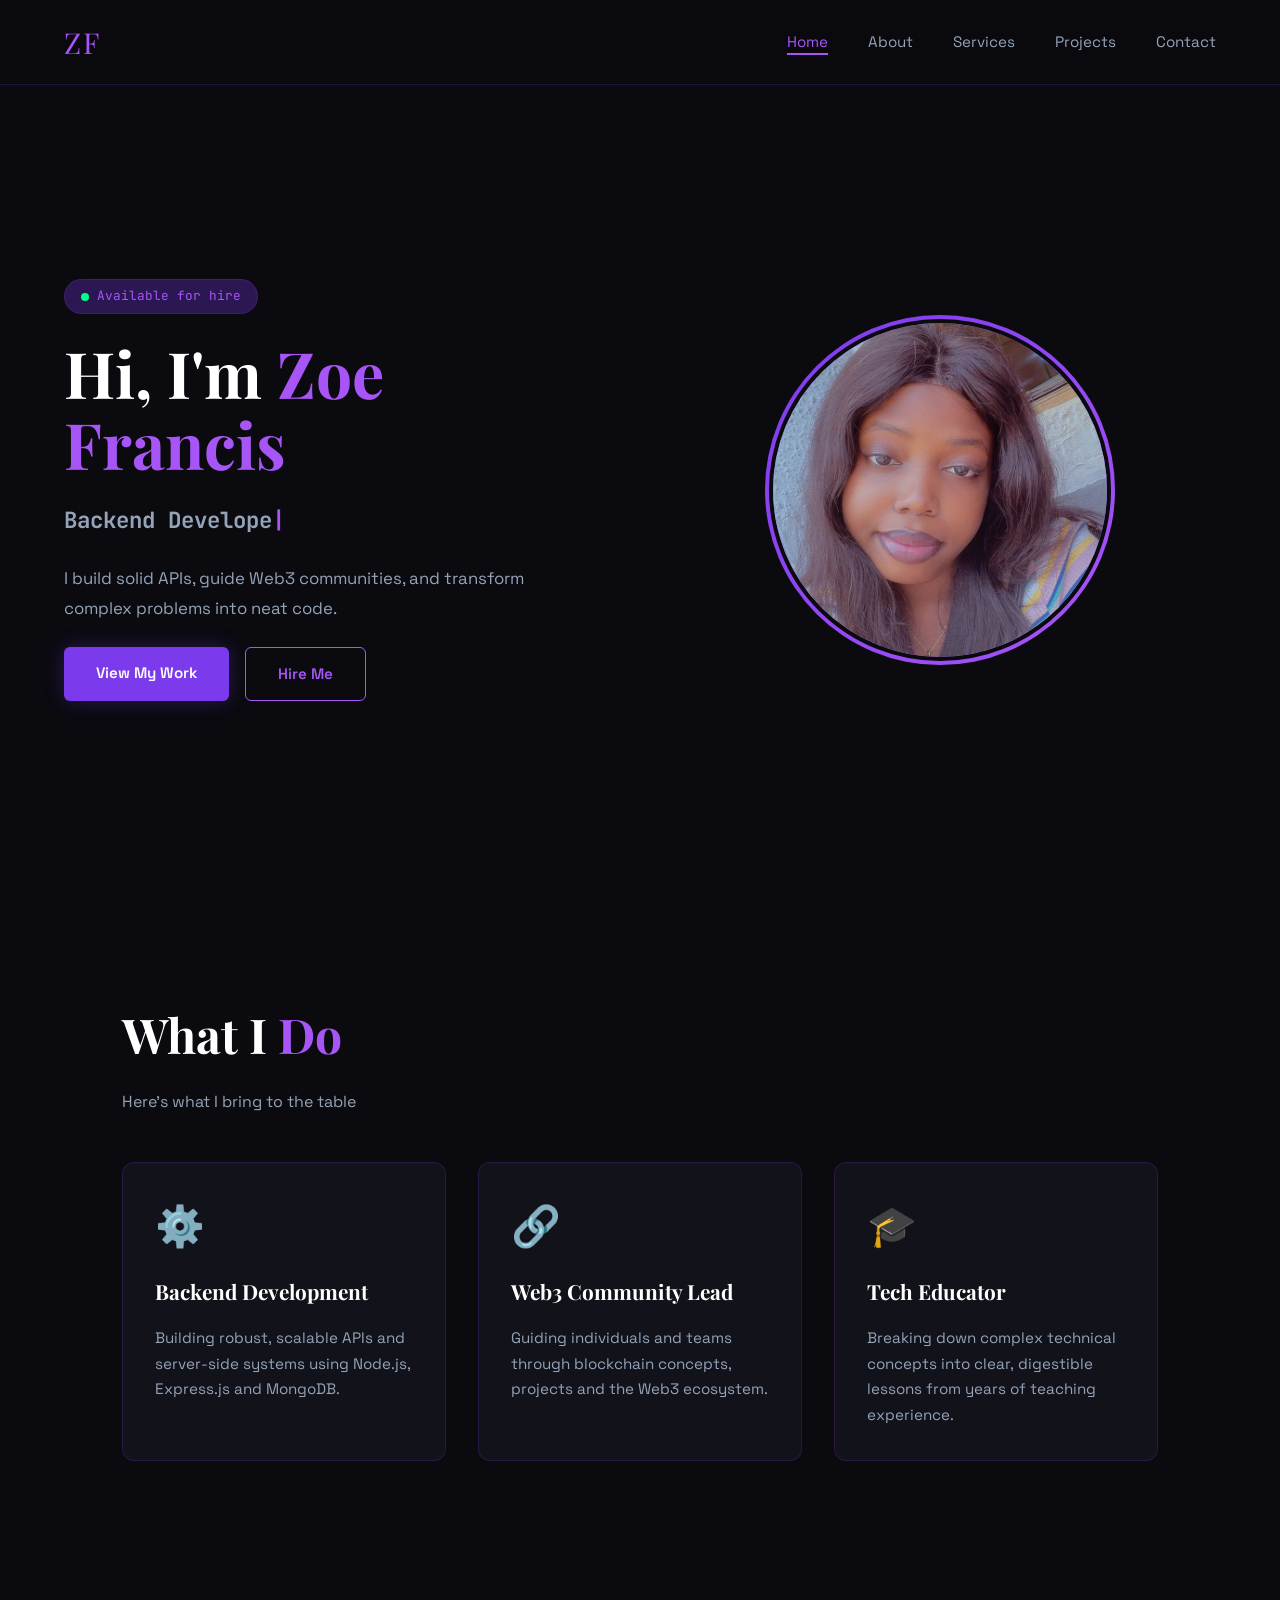
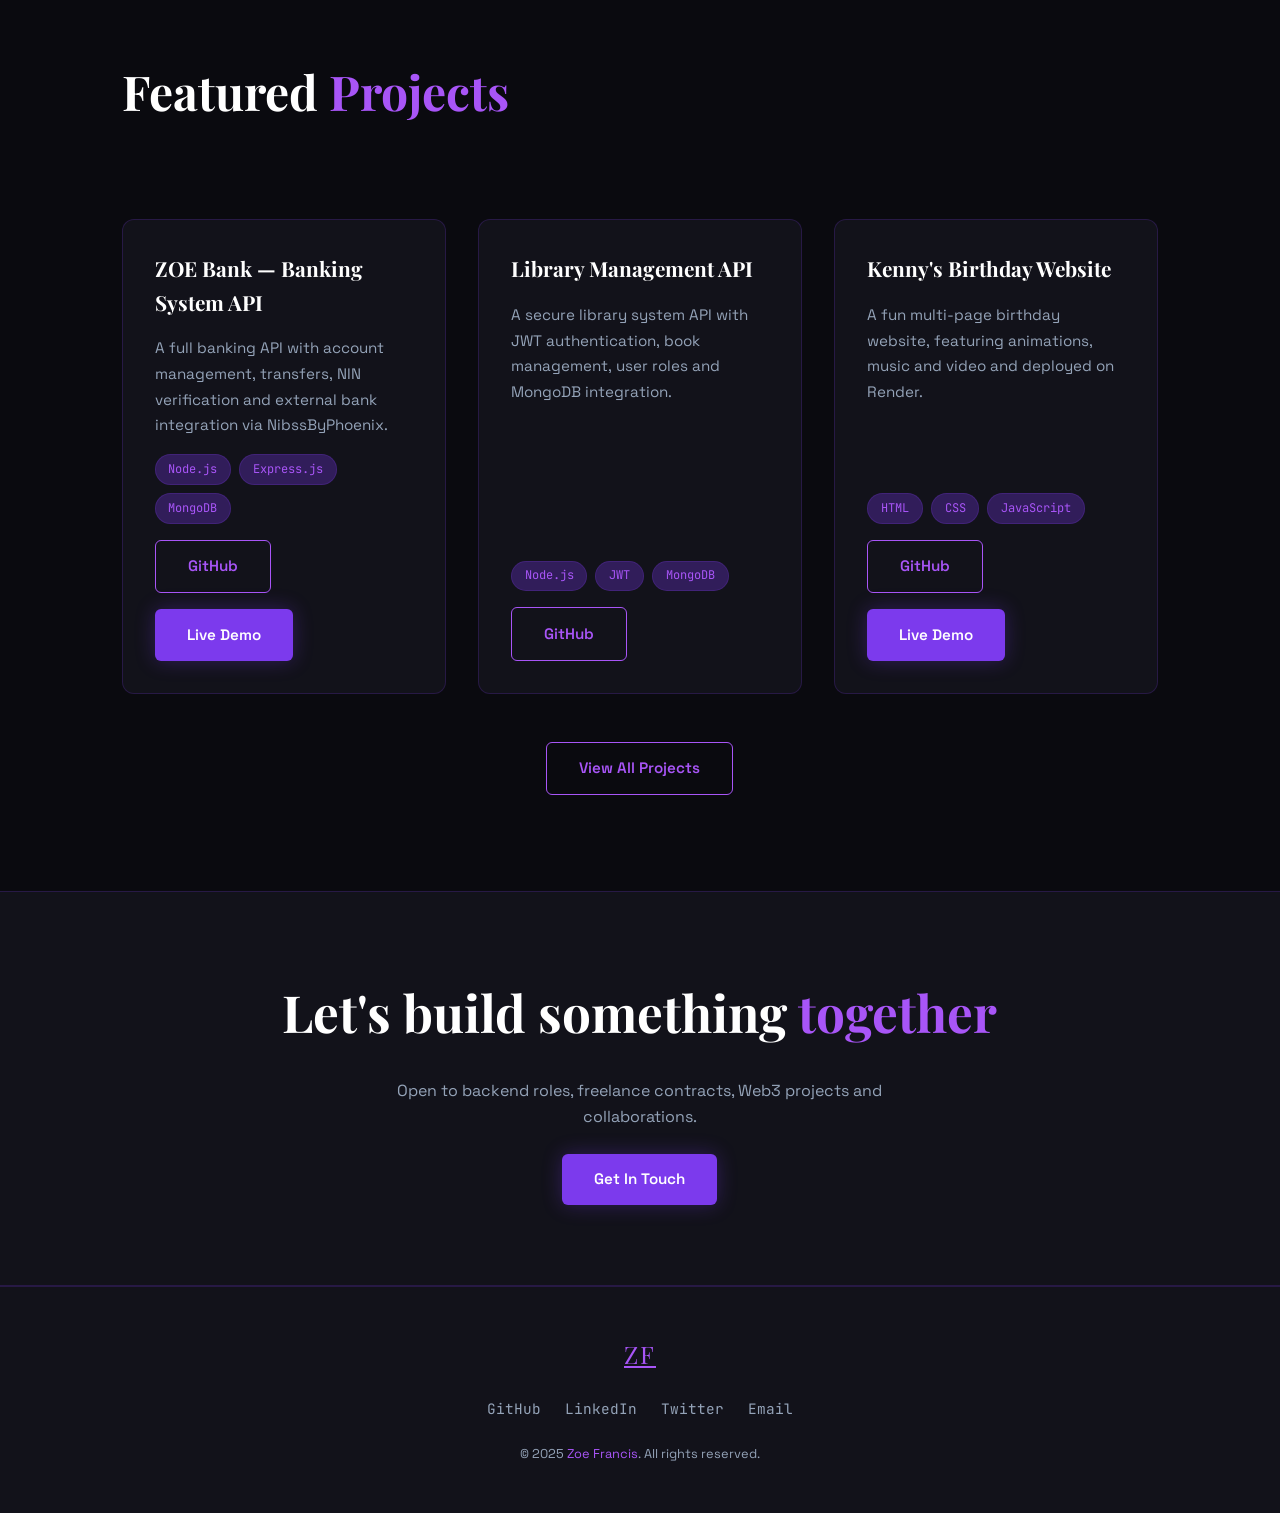
==== index.html @ c6141815 "initial commit: homepage and about page" ====
<!DOCTYPE html>
<html lang="en">
<head>
  <meta charset="UTF-8" />
  <meta name="viewport" content="width=device-width, initial-scale=1.0" />
  <title>Zoe Francis | Backend Developer</title>
  <link rel="stylesheet" href="styles.css" />
</head>
<body>
<nav>
  <a href="index.html" class="nav-logo">ZF</a>
  <ul class="nav-links">
    <li><a href="index.html">Home</a></li>
    <li><a href="about.html">About</a></li>
    <li><a href="services.html">Services</a></li>
    <li><a href="projects.html">Projects</a></li>
    <li><a href="contact.html">Contact</a></li>
  </ul>
  <div class="hamburger">
    <span></span>
    <span></span>
    <span></span>
  </div>
</nav>

<section id="hero">
  <div class="hero-content">
    <div class="hero-badge">
      <span class="badge-dot"></span>
      Available for hire
    </div>
    <h1 class="hero-title">Hi, I'm <span>Zoe Francis</span></h1>
    <h2 class="hero-tagline">
      <span id="typing"></span><span class="cursor">|</span>
    </h2>
    <p class="hero-text">
      I build solid APIs, guide Web3 communities, and transform complex problems into neat code.
    </p>
    <div class="hero-buttons">
      <a href="projects.html" class="btn btn-primary">View My Work</a>
      <a href="contact.html" class="btn btn-outline">Hire Me</a>
    </div>
  </div>
  <div class="hero-visual">
    <div class="hero-img-wrapper">
      <img src="assets/zoebabe.jpg" alt="Zoe Francis" class="hero-img" />
    </div>
  </div>
</section>

<!-- WHAT I DO -->
<section class="section" id="what-i-do">
  <div class="container">
    <h2 class="section-title reveal">What I <span>Do</span></h2>
    <p class="section-subtitle reveal">Here's what I bring to the table</p>
    <div class="cards-grid reveal">
      <div class="card">
        <div class="card-icon">⚙️</div>
        <h3>Backend Development</h3>
        <p>Building robust, scalable APIs and server-side systems using Node.js, Express.js and MongoDB.</p>
      </div>
      <div class="card">
        <div class="card-icon">🔗</div>
        <h3>Web3 Community Lead</h3>
        <p>Guiding individuals and teams through blockchain concepts, projects and the Web3 ecosystem.</p>
      </div>
      <div class="card">
        <div class="card-icon">🎓</div>
        <h3>Tech Educator</h3>
        <p>Breaking down complex technical concepts into clear, digestible lessons from years of teaching experience.</p>
      </div>
    </div>
  </div>
</section>

<!-- FEATURED PROJECTS -->
<section class="section" id="featured-projects">
  <div class="container">
    <h2 class="section-title reveal">Featured <span>Projects</span></h2>
    <p class="section-subtitle reveal">A few things I've built recently</p>
    <div class="cards-grid reveal">

      <div class="card">
        <h3>ZOE Bank — Banking System API</h3>
        <p>A full banking API with account management, transfers, NIN verification and external bank integration via NibssByPhoenix.</p>
        <div class="card-tags">
          <span class="tag">Node.js</span>
          <span class="tag">Express.js</span>
          <span class="tag">MongoDB</span>
        </div>
        <div class="card-links">
          <a href="https://github.com/zoelaenski/bankingappsystemapi" target="_blank" class="btn btn-outline">GitHub</a>
          <a href="https://bankingappsystemapi.onrender.com" target="_blank" class="btn btn-primary">Live Demo</a>
        </div>
      </div>

      <div class="card">
        <h3>Library Management API</h3>
        <p>A secure library system API with JWT authentication, book management, user roles and MongoDB integration.</p>
        <div class="card-tags">
          <span class="tag">Node.js</span>
          <span class="tag">JWT</span>
          <span class="tag">MongoDB</span>
        </div>
        <div class="card-links">
          <a href="https://github.com/zoelaenski/library-system" target="_blank" class="btn btn-outline">GitHub</a>
        </div>
      </div>

      <div class="card">
        <h3>Kenny's Birthday Website</h3>
        <p>A fun multi-page birthday website, featuring animations, music and video and deployed on Render.</p>
        <div class="card-tags">
          <span class="tag">HTML</span>
          <span class="tag">CSS</span>
          <span class="tag">JavaScript</span>
        </div>
        <div class="card-links">
          <a href="https://github.com/zoelaenski/kennysbday" target="_blank" class="btn btn-outline">GitHub</a>
          <a href="https://kennysbday.onrender.com" target="_blank" class="btn btn-primary">Live Demo</a>
        </div>
      </div>

    </div>
    <div class="section-cta reveal">
      <a href="projects.html" class="btn btn-outline">View All Projects</a>
    </div>
  </div>
</section>

<!-- CTA STRIP -->
<section class="cta-strip reveal">
  <div class="container">
    <h2 class="cta-strip-title">Let's build something <span>together</span></h2>
    <p class="cta-strip-text">Open to backend roles, freelance contracts, Web3 projects and collaborations.</p>
    <a href="contact.html" class="btn btn-primary">Get In Touch</a>
  </div>
</section>

<!-- FOOTER -->
<footer>
  <a href="index.html" class="footer-logo">ZF</a>
  <div class="footer-socials">
    <a href="https://github.com/zoelaenski" target="_blank">GitHub</a>
    <a href="https://linkedin.com/in/zoe-oly-francis-b469733b6" target="_blank">LinkedIn</a>
    <a href="https://x.com/zoelaenskai_" target="_blank">Twitter</a>
    <a href="mailto:abigailoluchi532@gmail.com">Email</a>
  </div>
  <p class="footer-copy">© 2025 <span>Zoe Francis</span>. All rights reserved.</p>
</footer>


  <script src="script.js"></script>
</body>
</html>
---- styles.css ----
/* ===== GOOGLE FONTS IMPORT ===== */
@import url('https://fonts.googleapis.com/css2?family=Playfair+Display:wght@400;700;900&family=Space+Grotesk:wght@300;400;500;600;700&family=JetBrains+Mono:wght@400;500&display=swap');

/* ===== RESET & BASE ===== */
*, *::before, *::after {
  margin: 0;
  padding: 0;
  box-sizing: border-box;
}

html {
  scroll-behavior: smooth;
}

body {
  background-color: var(--bg);
  color: var(--text-primary);
  font-family: var(--font-body);
  line-height: 1.6;
  overflow-x: hidden;
}

/* ===== CSS VARIABLES ===== */
:root {
  --bg: #0a0a0f;
  --bg-card: #12121a;
  --accent: #7c3aed;
  --accent-light: #a855f7;
  --accent-glow: rgba(124, 58, 237, 0.3);
  --text-primary: #ffffff;
  --text-muted: #94a3b8;
  --border: rgba(124, 58, 237, 0.2);
  --font-heading: 'Playfair Display', serif;
  --font-body: 'Space Grotesk', sans-serif;
  --font-mono: 'JetBrains Mono', monospace;
}

/* ===== NAVBAR ===== */
nav {
  position: fixed;
  top: 0;
  left: 0;
  width: 100%;
  padding: 1.2rem 5%;
  display: flex;
  align-items: center;
  justify-content: space-between;
  background: rgba(10, 10, 15, 0.85);
  backdrop-filter: blur(12px);
  border-bottom: 1px solid var(--border);
  z-index: 1000;
}

.nav-logo {
  font-family: var(--font-heading);
  font-size: 1.8rem;
  color: var(--accent-light);
  text-decoration: none;
  letter-spacing: 2px;
}

.nav-links {
  display: flex;
  gap: 2.5rem;
  list-style: none;
}

.nav-links a {
  color: var(--text-muted);
  text-decoration: none;
  font-size: 0.95rem;
  transition: color 0.3s ease;
  position: relative;
}

.nav-links a::after {
  content: '';
  position: absolute;
  bottom: -4px;
  left: 0;
  width: 0;
  height: 2px;
  background: var(--accent-light);
  transition: width 0.3s ease;
}

.nav-links a:hover,
.nav-links a.active {
  color: var(--accent-light);
}

.nav-links a:hover::after,
.nav-links a.active::after {
  width: 100%;
}

/* Hamburger */
.hamburger {
  display: none;
  flex-direction: column;
  gap: 5px;
  cursor: pointer;
}

.hamburger span {
  width: 25px;
  height: 2px;
  background: var(--accent-light);
  transition: all 0.3s ease;
}

/* ===== FOOTER ===== */
footer {
  background: var(--bg-card);
  border-top: 1px solid var(--border);
  padding: 3rem 5%;
  display: flex;
  flex-direction: column;
  align-items: center;
  gap: 1.5rem;
  text-align: center;
}

.footer-logo {
  font-family: var(--font-heading);
  font-size: 1.5rem;
  color: var(--accent-light);
  letter-spacing: 2px;
}

.footer-socials {
  display: flex;
  gap: 1.5rem;
}

.footer-socials a {
  color: var(--text-muted);
  text-decoration: none;
  font-size: 0.9rem;
  font-family: var(--font-mono);
  transition: color 0.3s ease;
}

.footer-socials a:hover {
  color: var(--accent-light);
}

.footer-copy {
  color: var(--text-muted);
  font-size: 0.8rem;
  font-family: var(--font-body);
}

.footer-copy span {
  color: var(--accent-light);
}

/* ===== UTILITY CLASSES ===== */

/* Container */
.container {
  width: 90%;
  max-width: 1200px;
  margin: 0 auto;
}

/* Section */
.section {
  padding: 6rem 5%;
}

.section-title {
  font-family: var(--font-heading);
  font-size: 3rem;
  color: var(--text-primary);
  margin-bottom: 1rem;
}

.section-title span {
  color: var(--accent-light);
}

.section-subtitle {
  font-family: var(--font-body);
  color: var(--text-muted);
  font-size: 1rem;
  margin-bottom: 3rem;
}

/* Buttons */
.btn {
  display: inline-block;
  padding: 0.85rem 2rem;
  border-radius: 6px;
  font-family: var(--font-body);
  font-size: 0.95rem;
  font-weight: 600;
  cursor: pointer;
  transition: all 0.3s ease;
  text-decoration: none;
  border: none;
}

.btn-primary {
  background: var(--accent);
  color: #ffffff;
  box-shadow: 0 0 20px var(--accent-glow);
}

.btn-primary:hover {
  background: var(--accent-light);
  box-shadow: 0 0 35px var(--accent-glow);
  transform: translateY(-2px);
}

.btn-outline {
  background: transparent;
  color: var(--accent-light);
  border: 1px solid var(--accent-light);
}

.btn-outline:hover {
  background: var(--accent-glow);
  box-shadow: 0 0 25px var(--accent-glow);
  transform: translateY(-2px);
}

/* Tags / Badges */
.tag {
  display: inline-block;
  padding: 0.3rem 0.8rem;
  background: var(--accent-glow);
  border: 1px solid var(--border);
  border-radius: 20px;
  font-family: var(--font-mono);
  font-size: 0.75rem;
  color: var(--accent-light);
}

/* ===== ANIMATIONS ===== */

/* Fade in up */
@keyframes fadeInUp {
  from {
    opacity: 0;
    transform: translateY(30px);
  }
  to {
    opacity: 1;
    transform: translateY(0);
  }
}

/* Fade in */
@keyframes fadeIn {
  from { opacity: 0; }
  to { opacity: 1; }
}

/* Glow pulse */
@keyframes glowPulse {
  0%, 100% {
    box-shadow: 0 0 20px var(--accent-glow);
  }
  50% {
    box-shadow: 0 0 40px var(--accent-light);
  }
}

/* Blink cursor */
@keyframes blink {
  0%, 100% { opacity: 1; }
  50% { opacity: 0; }
}

/* Float */
@keyframes float {
  0%, 100% { transform: translateY(0px); }
  50% { transform: translateY(-15px); }
}

/* Scroll reveal — hidden state */
.reveal {
  opacity: 0;
  transform: translateY(30px);
  transition: all 0.7s ease;
}

/* Scroll reveal — visible state */
.reveal.visible {
  opacity: 1;
  transform: translateY(0);
}

/* ===== MEDIA QUERIES ===== */

/* Tablet — 768px and below */
@media (max-width: 768px) {

  /* Navbar */
  .nav-links {
    position: fixed;
    top: 0;
    right: -100%;
    height: 100vh;
    width: 70%;
    background: var(--bg-card);
    flex-direction: column;
    justify-content: center;
    align-items: center;
    gap: 3rem;
    transition: right 0.4s ease;
    border-left: 1px solid var(--border);
    z-index: 999;
  }

  .nav-links.open {
    right: 0;
  }

  .nav-links a {
    font-size: 1.2rem;
  }

  .hamburger {
    display: flex;
    z-index: 1001;
  }

  /* Hamburger open state */
  .hamburger.open span:nth-child(1) {
    transform: translateY(7px) rotate(45deg);
  }

  .hamburger.open span:nth-child(2) {
    opacity: 0;
  }

  .hamburger.open span:nth-child(3) {
    transform: translateY(-7px) rotate(-45deg);
  }

  /* Typography */
  .section-title {
    font-size: 2rem;
  }

  /* Section padding */
  .section {
    padding: 4rem 5%;
  }
}

/* Mobile — 480px and below */
@media (max-width: 480px) {

  .section-title {
    font-size: 1.6rem;
  }

  .btn {
    padding: 0.75rem 1.5rem;
    font-size: 0.85rem;
  }

  .nav-links {
    width: 85%;
  }
}

/* ===== HERO SECTION ===== */
#hero {
  min-height: 100vh;
  padding: 0 5%;
  display: flex;
  align-items: center;
  justify-content: space-between;
  gap: 3rem;
  padding-top: 5rem;
}

.hero-content {
  flex: 1;
  display: flex;
  flex-direction: column;
  gap: 1.5rem;
}

.hero-badge {
  display: inline-flex;
  align-items: center;
  gap: 0.5rem;
  background: var(--accent-glow);
  border: 1px solid var(--border);
  padding: 0.4rem 1rem;
  border-radius: 20px;
  font-family: var(--font-mono);
  font-size: 0.8rem;
  color: var(--accent-light);
  width: fit-content;
}

.badge-dot {
  width: 8px;
  height: 8px;
  border-radius: 50%;
  background: #00ff88;
  animation: glowPulse 2s infinite;
}

.hero-title {
  font-family: var(--font-heading);
  font-size: clamp(2.5rem, 5vw, 4.5rem);
  line-height: 1.1;
  color: var(--text-primary);
}

.hero-title span {
  color: var(--accent-light);
}

.hero-tagline {
  font-family: var(--font-mono);
  font-size: clamp(1rem, 2.5vw, 1.4rem);
  color: var(--text-muted);
  min-height: 2rem;
}

.cursor {
  animation: blink 1s infinite;
  color: var(--accent-light);
}

.hero-text {
  font-family: var(--font-body);
  font-size: 1.05rem;
  color: var(--text-muted);
  max-width: 500px;
  line-height: 1.8;
}

.hero-buttons {
  display: flex;
  gap: 1rem;
  flex-wrap: wrap;
}

.hero-visual {
  flex: 1;
  display: flex;
  justify-content: center;
  align-items: center;
}

.hero-img-wrapper {
  width: 350px;
  height: 350px;
  border-radius: 50%;
  padding: 4px;
  background: linear-gradient(135deg, var(--accent), var(--accent-light));
  animation: glowPulse 3s infinite, float 4s ease-in-out infinite;
}

.hero-img {
  width: 100%;
  height: 100%;
  border-radius: 50%;
  object-fit: cover;
  border: 4px solid var(--bg);
}

/* ===== CARDS ===== */
.cards-grid {
  display: grid;
  grid-template-columns: repeat(3, 1fr);
  gap: 2rem;
}

.card {
  background: var(--bg-card);
  border: 1px solid var(--border);
  border-radius: 12px;
  padding: 2rem;
  display: flex;
  flex-direction: column;
  gap: 1rem;
  transition: all 0.3s ease;
}

.card:hover {
  border-color: var(--accent-light);
  box-shadow: 0 0 30px var(--accent-glow);
  transform: translateY(-5px);
}

.card-icon {
  font-size: 2.5rem;
}

.card h3 {
  font-family: var(--font-heading);
  font-size: 1.3rem;
  color: var(--text-primary);
}

.card p {
  font-family: var(--font-body);
  color: var(--text-muted);
  font-size: 0.95rem;
  line-height: 1.7;
}

/* ===== CARD TAGS & LINKS ===== */
.card-tags {
  display: flex;
  flex-wrap: wrap;
  gap: 0.5rem;
  margin-top: auto;
}

.card-links {
  display: flex;
  gap: 1rem;
  flex-wrap: wrap;
}

/* ===== SECTION CTA ===== */
.section-cta {
  display: flex;
  justify-content: center;
  margin-top: 3rem;
}

/* ===== CTA STRIP ===== */
.cta-strip {
  background: var(--bg-card);
  border-top: 1px solid var(--border);
  border-bottom: 1px solid var(--border);
  padding: 5rem 5%;
  text-align: center;
  display: flex;
  justify-content: center;
}

.cta-strip .container {
  display: flex;
  flex-direction: column;
  align-items: center;
  gap: 1.5rem;
}

.cta-strip-title {
  font-family: var(--font-heading);
  font-size: clamp(2rem, 4vw, 3.5rem);
  color: var(--text-primary);
}

.cta-strip-title span {
  color: var(--accent-light);
}

.cta-strip-text {
  font-family: var(--font-body);
  color: var(--text-muted);
  font-size: 1rem;
  max-width: 500px;
}

/* ===== BREATHING NAME EFFECT ===== */
@keyframes breathe {
  0%, 100% {
    text-shadow: 
      0 0 10px var(--accent-light),
      0 0 20px var(--accent-light),
      0 0 40px var(--accent);
    opacity: 1;
  }
  50% {
    text-shadow: 
      0 0 20px var(--accent-light),
      0 0 50px var(--accent-light),
      0 0 80px var(--accent),
      0 0 100px var(--accent);
    opacity: 0.85;
  }
}

.hero-title span {
  color: var(--accent-light);
  opacity: 0;
  animation: dropIn 0.8s cubic-bezier(0.34, 1.56, 0.64, 1) 0.3s forwards;
}

/* ===== PAGE HERO ===== */
.page-hero {
  padding: 10rem 5% 4rem;
  text-align: center;
  border-bottom: 1px solid var(--border);
}

.page-hero-title {
  font-family: var(--font-heading);
  font-size: clamp(3rem, 6vw, 5rem);
  color: var(--text-primary);
  margin-bottom: 1rem;
}

.page-hero-title span {
  color: var(--accent-light);
}

.page-hero-subtitle {
  font-family: var(--font-body);
  color: var(--text-muted);
  font-size: 1.1rem;
}

/* ===== BIO SECTION ===== */
.bio-container {
  display: grid;
  grid-template-columns: 1fr 1.5fr;
  gap: 4rem;
  align-items: center;
}

.bio-img-wrapper {
  width: 100%;
  aspect-ratio: 1;
  border-radius: 20px;
  padding: 4px;
  background: linear-gradient(135deg, var(--accent), var(--accent-light));
  animation: glowPulse 3s infinite;
}

.bio-img {
  width: 100%;
  height: 100%;
  border-radius: 18px;
  object-fit: cover;
  border: 4px solid var(--bg);
}

.bio-content {
  display: flex;
  flex-direction: column;
  gap: 1.5rem;
}

.bio-text {
  font-family: var(--font-body);
  color: var(--text-muted);
  font-size: 1rem;
  line-height: 1.9;
}

.bio-mission {
  display: grid;
  grid-template-columns: 1fr 1fr;
  gap: 1rem;
}

.mission-card {
  background: var(--bg-card);
  border: 1px solid var(--border);
  border-radius: 12px;
  padding: 1.5rem;
  display: flex;
  flex-direction: column;
  gap: 0.8rem;
  transition: all 0.3s ease;
}

.mission-card:hover {
  border-color: var(--accent-light);
  box-shadow: 0 0 20px var(--accent-glow);
}

.mission-card h3 {
  font-family: var(--font-heading);
  font-size: 1.1rem;
  color: var(--text-primary);
}

.mission-card p {
  font-family: var(--font-body);
  color: var(--text-muted);
  font-size: 0.9rem;
  line-height: 1.7;
}

/* ===== TIMELINE ===== */
.timeline {
  position: relative;
  padding-left: 2rem;
}

.timeline::before {
  content: '';
  position: absolute;
  left: 0;
  top: 0;
  height: 100%;
  width: 2px;
  background: linear-gradient(to bottom, var(--accent), var(--accent-light));
}

.timeline-item {
  position: relative;
  padding: 0 0 3rem 2rem;
}

.timeline-dot {
  position: absolute;
  left: -2.4rem;
  top: 0.3rem;
  width: 14px;
  height: 14px;
  border-radius: 50%;
  background: var(--accent-light);
  border: 2px solid var(--bg);
  box-shadow: 0 0 10px var(--accent-light);
}

.timeline-content {
  background: var(--bg-card);
  border: 1px solid var(--border);
  border-radius: 12px;
  padding: 1.5rem;
  transition: all 0.3s ease;
}

.timeline-content:hover {
  border-color: var(--accent-light);
  box-shadow: 0 0 20px var(--accent-glow);
}

.timeline-date {
  font-family: var(--font-mono);
  font-size: 0.8rem;
  color: var(--accent-light);
  margin-bottom: 0.5rem;
  display: block;
}

.timeline-content h3 {
  font-family: var(--font-heading);
  font-size: 1.2rem;
  color: var(--text-primary);
  margin-bottom: 0.3rem;
}

.timeline-place {
  font-family: var(--font-mono);
  font-size: 0.85rem;
  color: var(--accent-light);
  margin-bottom: 0.8rem;
}

.timeline-content p {
  font-family: var(--font-body);
  color: var(--text-muted);
  font-size: 0.9rem;
  line-height: 1.7;
}

/* ===== TECH STACK ===== */
.stack-group {
  margin-bottom: 2.5rem;
}

.stack-group-title {
  font-family: var(--font-mono);
  font-size: 0.85rem;
  color: var(--accent-light);
  text-transform: uppercase;
  letter-spacing: 2px;
  margin-bottom: 1rem;
}

.stack-grid {
  display: flex;
  flex-wrap: wrap;
  gap: 1rem;
}

.stack-item {
  background: var(--bg-card);
  border: 1px solid var(--border);
  border-radius: 8px;
  padding: 0.8rem 1.2rem;
  display: flex;
  align-items: center;
  gap: 0.6rem;
  font-family: var(--font-mono);
  font-size: 0.9rem;
  color: var(--text-primary);
  transition: all 0.3s ease;
}

.stack-item:hover {
  border-color: var(--accent-light);
  box-shadow: 0 0 15px var(--accent-glow);
  transform: translateY(-3px);
}

.stack-item.learning {
  border-color: rgba(168, 85, 247, 0.4);
  color: var(--text-muted);
}

.stack-item.learning:hover {
  border-color: var(--accent-light);
  color: var(--text-primary);
}

.stack-icon {
  font-size: 1.2rem;
}

.stack-item i {
  font-size: 1.5rem;
}

/* ===== SKILLS ===== */
.skills-container {
  display: grid;
  grid-template-columns: 1fr 1fr;
  gap: 3rem;
}

.skills-group-title {
  font-family: var(--font-mono);
  font-size: 0.85rem;
  color: var(--accent-light);
  text-transform: uppercase;
  letter-spacing: 2px;
  margin-bottom: 1.5rem;
}

.skills-list {
  display: flex;
  flex-direction: column;
  gap: 1rem;
}

.skill-item {
  display: flex;
  align-items: center;
  gap: 1rem;
  background: var(--bg-card);
  border: 1px solid var(--border);
  border-radius: 8px;
  padding: 1rem 1.2rem;
  font-family: var(--font-body);
  font-size: 0.95rem;
  color: var(--text-muted);
  transition: all 0.3s ease;
}

.skill-item:hover {
  border-color: var(--accent-light);
  color: var(--text-primary);
  box-shadow: 0 0 15px var(--accent-glow);
  transform: translateX(5px);
}

.skill-icon {
  font-size: 1.2rem;
}

@keyframes dropIn {
  0% {
    opacity: 0;
    transform: translateY(-100px) scale(0.8);
  }
  70% {
    transform: translateY(10px) scale(1.02);
  }
  100% {
    opacity: 1;
    transform: translateY(0) scale(1);
  }
}

#tech-stack .container {
  padding: 0 5%;
}
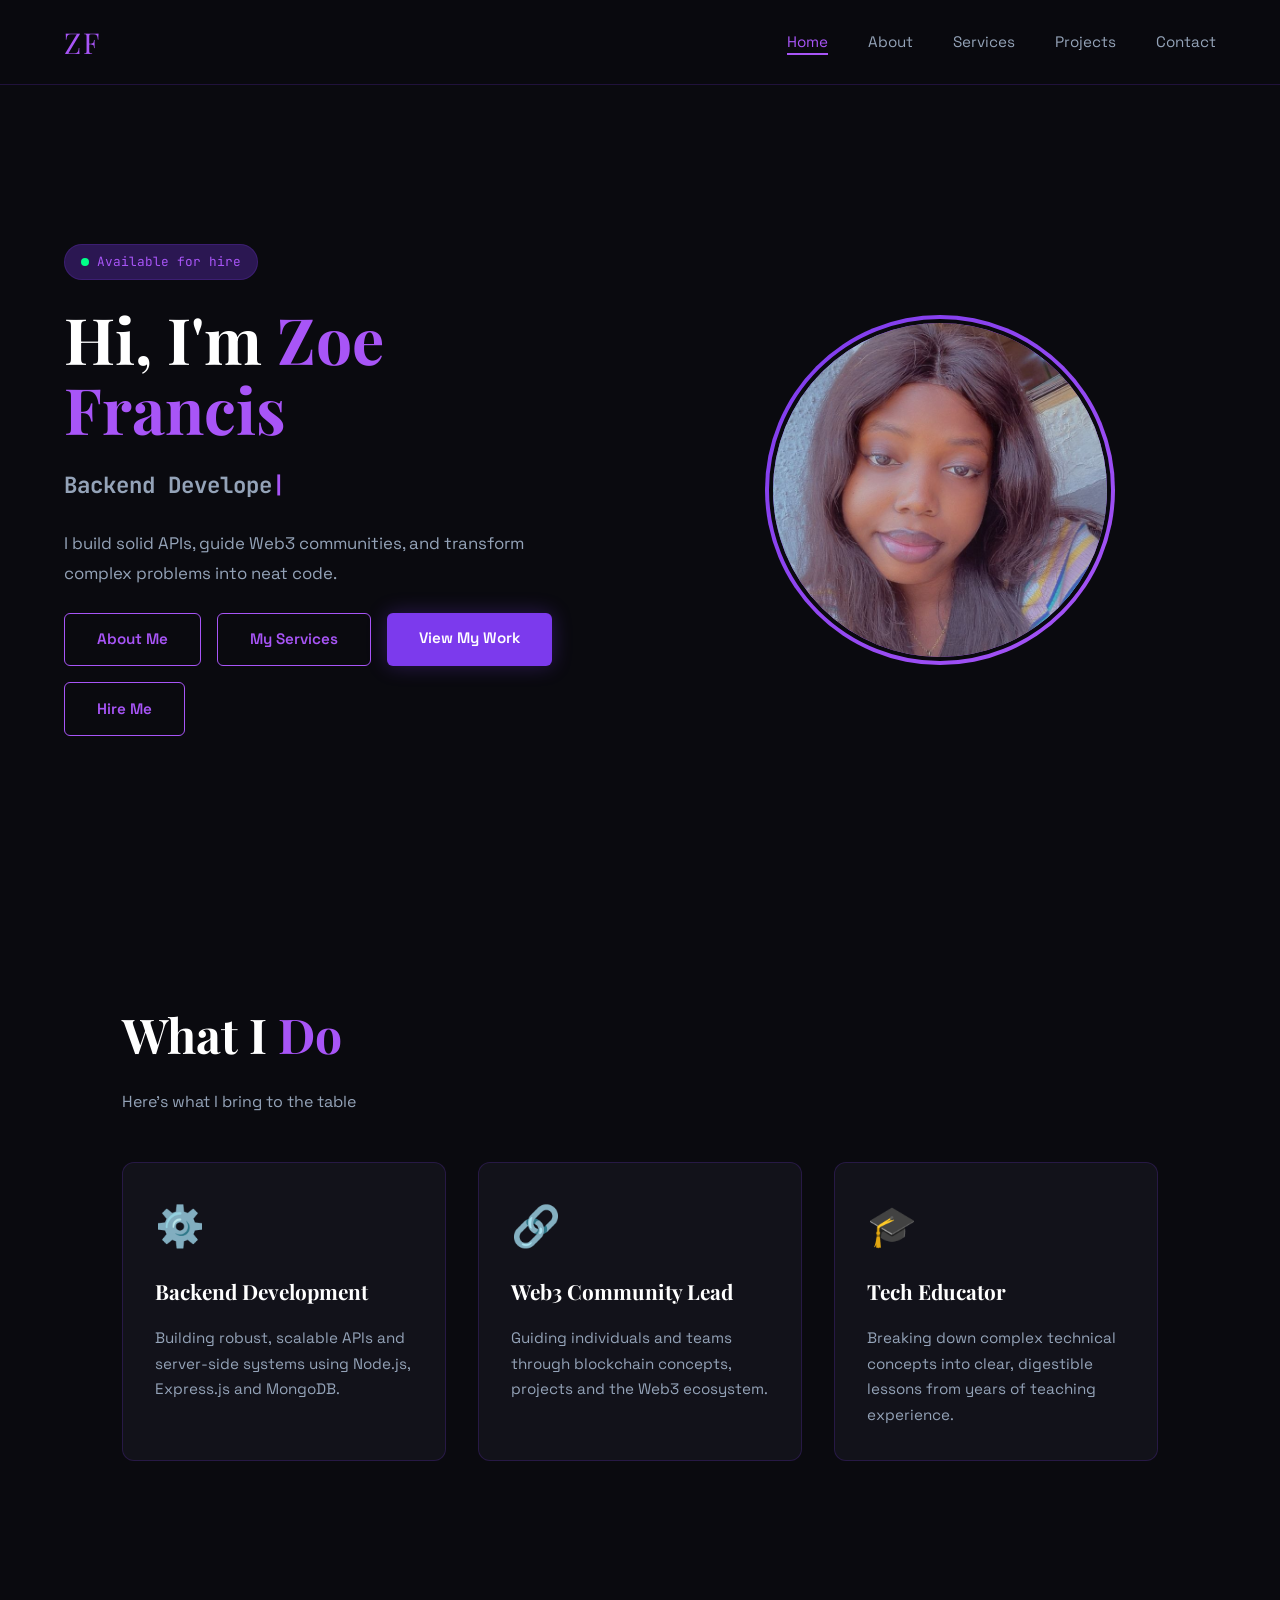
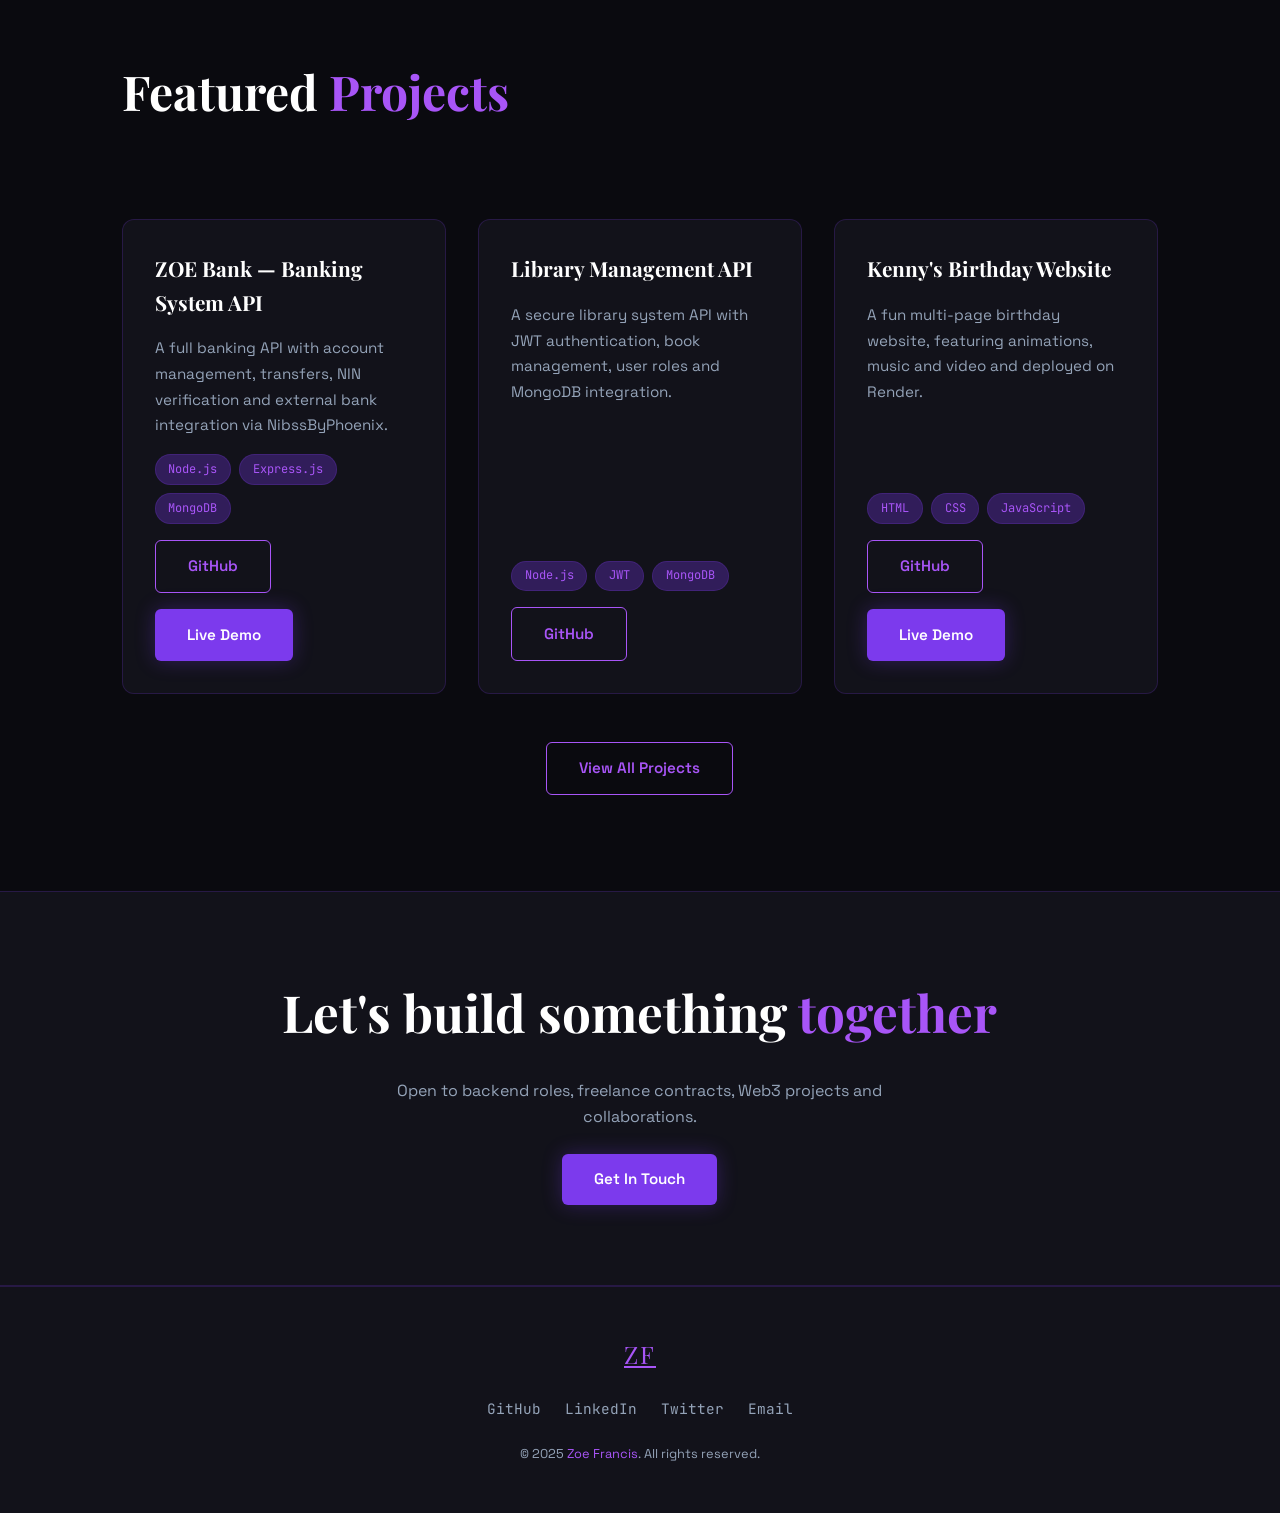
==== commit 220ba58a: "some changes made" ====
--- a/index.html
+++ b/index.html
@@ -1,155 +1,165 @@
 <!DOCTYPE html>
 <html lang="en">
+
 <head>
   <meta charset="UTF-8" />
   <meta name="viewport" content="width=device-width, initial-scale=1.0" />
   <title>Zoe Francis | Backend Developer</title>
   <link rel="stylesheet" href="styles.css" />
 </head>
+
 <body>
-<nav>
-  <a href="index.html" class="nav-logo">ZF</a>
-  <ul class="nav-links">
-    <li><a href="index.html">Home</a></li>
-    <li><a href="about.html">About</a></li>
-    <li><a href="services.html">Services</a></li>
-    <li><a href="projects.html">Projects</a></li>
-    <li><a href="contact.html">Contact</a></li>
-  </ul>
-  <div class="hamburger">
-    <span></span>
-    <span></span>
-    <span></span>
-  </div>
-</nav>
+  <nav>
+    <a href="index.html" class="nav-logo">ZF</a>
+    <ul class="nav-links">
+      <li><a href="index.html">Home</a></li>
+      <li><a href="about.html">About</a></li>
+      <li><a href="services.html">Services</a></li>
+      <li><a href="projects.html">Projects</a></li>
+      <li><a href="contact.html">Contact</a></li>
+    </ul>
+    <div class="hamburger">
+      <span></span>
+      <span></span>
+      <span></span>
+    </div>
+  </nav>
 
-<section id="hero">
-  <div class="hero-content">
-    <div class="hero-badge">
-      <span class="badge-dot"></span>
-      Available for hire
-    </div>
-    <h1 class="hero-title">Hi, I'm <span>Zoe Francis</span></h1>
-    <h2 class="hero-tagline">
-      <span id="typing"></span><span class="cursor">|</span>
-    </h2>
-    <p class="hero-text">
-      I build solid APIs, guide Web3 communities, and transform complex problems into neat code.
-    </p>
-    <div class="hero-buttons">
-      <a href="projects.html" class="btn btn-primary">View My Work</a>
-      <a href="contact.html" class="btn btn-outline">Hire Me</a>
-    </div>
-  </div>
-  <div class="hero-visual">
-    <div class="hero-img-wrapper">
-      <img src="assets/zoebabe.jpg" alt="Zoe Francis" class="hero-img" />
-    </div>
-  </div>
-</section>
-
-<!-- WHAT I DO -->
-<section class="section" id="what-i-do">
-  <div class="container">
-    <h2 class="section-title reveal">What I <span>Do</span></h2>
-    <p class="section-subtitle reveal">Here's what I bring to the table</p>
-    <div class="cards-grid reveal">
-      <div class="card">
-        <div class="card-icon">⚙️</div>
-        <h3>Backend Development</h3>
-        <p>Building robust, scalable APIs and server-side systems using Node.js, Express.js and MongoDB.</p>
+  <section id="hero">
+    <div class="hero-content">
+      <div class="hero-badge">
+        <span class="badge-dot"></span>
+        Available for hire
       </div>
-      <div class="card">
-        <div class="card-icon">🔗</div>
-        <h3>Web3 Community Lead</h3>
-        <p>Guiding individuals and teams through blockchain concepts, projects and the Web3 ecosystem.</p>
-      </div>
-      <div class="card">
-        <div class="card-icon">🎓</div>
-        <h3>Tech Educator</h3>
-        <p>Breaking down complex technical concepts into clear, digestible lessons from years of teaching experience.</p>
+      <h1 class="hero-title">Hi, I'm <span>Zoe Francis</span></h1>
+      <h2 class="hero-tagline">
+        <span id="typing"></span><span class="cursor">|</span>
+      </h2>
+      <p class="hero-text">
+        I build solid APIs, guide Web3 communities, and transform complex problems into neat code.
+      </p>
+      <div class="hero-buttons">
+        <a href="about.html" class="btn btn-outline">About Me</a>
+        <a href="services.html" class="btn btn-outline">My Services</a>
+        <a href="projects.html" class="btn btn-primary">View My Work</a>
+        <a href="contact.html" class="btn btn-outline">Hire Me</a>
       </div>
     </div>
-  </div>
-</section>
+    </div>
+    <div class="hero-visual">
+      <div class="hero-img-wrapper">
+        <img src="assets/zoebabe.jpg" alt="Zoe Francis" class="hero-img" />
+      </div>
+    </div>
+  </section>
 
-<!-- FEATURED PROJECTS -->
-<section class="section" id="featured-projects">
-  <div class="container">
-    <h2 class="section-title reveal">Featured <span>Projects</span></h2>
-    <p class="section-subtitle reveal">A few things I've built recently</p>
-    <div class="cards-grid reveal">
-
-      <div class="card">
-        <h3>ZOE Bank — Banking System API</h3>
-        <p>A full banking API with account management, transfers, NIN verification and external bank integration via NibssByPhoenix.</p>
-        <div class="card-tags">
-          <span class="tag">Node.js</span>
-          <span class="tag">Express.js</span>
-          <span class="tag">MongoDB</span>
+  <!-- WHAT I DO -->
+  <section class="section" id="what-i-do">
+    <div class="container">
+      <h2 class="section-title reveal">What I <span>Do</span></h2>
+      <p class="section-subtitle reveal">Here's what I bring to the table</p>
+      <div class="cards-grid reveal">
+        <div class="card">
+          <div class="card-icon">⚙️</div>
+          <h3>Backend Development</h3>
+          <p>Building robust, scalable APIs and server-side systems using Node.js, Express.js and MongoDB.</p>
         </div>
-        <div class="card-links">
-          <a href="https://github.com/zoelaenski/bankingappsystemapi" target="_blank" class="btn btn-outline">GitHub</a>
-          <a href="https://bankingappsystemapi.onrender.com" target="_blank" class="btn btn-primary">Live Demo</a>
+        <div class="card">
+          <div class="card-icon">🔗</div>
+          <h3>Web3 Community Lead</h3>
+          <p>Guiding individuals and teams through blockchain concepts, projects and the Web3 ecosystem.</p>
+        </div>
+        <div class="card">
+          <div class="card-icon">🎓</div>
+          <h3>Tech Educator</h3>
+          <p>Breaking down complex technical concepts into clear, digestible lessons from years of teaching experience.
+          </p>
         </div>
       </div>
+    </div>
+  </section>
 
-      <div class="card">
-        <h3>Library Management API</h3>
-        <p>A secure library system API with JWT authentication, book management, user roles and MongoDB integration.</p>
-        <div class="card-tags">
-          <span class="tag">Node.js</span>
-          <span class="tag">JWT</span>
-          <span class="tag">MongoDB</span>
+  <!-- FEATURED PROJECTS -->
+  <section class="section" id="featured-projects">
+    <div class="container">
+      <h2 class="section-title reveal">Featured <span>Projects</span></h2>
+      <p class="section-subtitle reveal">A few things I've built recently</p>
+      <div class="cards-grid reveal">
+
+        <div class="card">
+          <h3>ZOE Bank — Banking System API</h3>
+          <p>A full banking API with account management, transfers, NIN verification and external bank integration via
+            NibssByPhoenix.</p>
+          <div class="card-tags">
+            <span class="tag">Node.js</span>
+            <span class="tag">Express.js</span>
+            <span class="tag">MongoDB</span>
+          </div>
+          <div class="card-links">
+            <a href="https://github.com/zoelaenski/bankingappsystemapi" target="_blank"
+              class="btn btn-outline">GitHub</a>
+            <a href="https://bankingappsystemapi.onrender.com" target="_blank" class="btn btn-primary">Live Demo</a>
+          </div>
         </div>
-        <div class="card-links">
-          <a href="https://github.com/zoelaenski/library-system" target="_blank" class="btn btn-outline">GitHub</a>
+
+        <div class="card">
+          <h3>Library Management API</h3>
+          <p>A secure library system API with JWT authentication, book management, user roles and MongoDB integration.
+          </p>
+          <div class="card-tags">
+            <span class="tag">Node.js</span>
+            <span class="tag">JWT</span>
+            <span class="tag">MongoDB</span>
+          </div>
+          <div class="card-links">
+            <a href="https://github.com/zoelaenski/library-system" target="_blank" class="btn btn-outline">GitHub</a>
+          </div>
         </div>
+
+        <div class="card">
+          <h3>Kenny's Birthday Website</h3>
+          <p>A fun multi-page birthday website, featuring animations, music and video and deployed on Render.</p>
+          <div class="card-tags">
+            <span class="tag">HTML</span>
+            <span class="tag">CSS</span>
+            <span class="tag">JavaScript</span>
+          </div>
+          <div class="card-links">
+            <a href="https://github.com/zoelaenski/kennysbday" target="_blank" class="btn btn-outline">GitHub</a>
+            <a href="https://kennysbday.onrender.com" target="_blank" class="btn btn-primary">Live Demo</a>
+          </div>
+        </div>
+
       </div>
+      <div class="section-cta reveal">
+        <a href="projects.html" class="btn btn-outline">View All Projects</a>
+      </div>
+    </div>
+  </section>
 
-      <div class="card">
-        <h3>Kenny's Birthday Website</h3>
-        <p>A fun multi-page birthday website, featuring animations, music and video and deployed on Render.</p>
-        <div class="card-tags">
-          <span class="tag">HTML</span>
-          <span class="tag">CSS</span>
-          <span class="tag">JavaScript</span>
-        </div>
-        <div class="card-links">
-          <a href="https://github.com/zoelaenski/kennysbday" target="_blank" class="btn btn-outline">GitHub</a>
-          <a href="https://kennysbday.onrender.com" target="_blank" class="btn btn-primary">Live Demo</a>
-        </div>
-      </div>
+  <!-- CTA STRIP -->
+  <section class="cta-strip reveal">
+    <div class="container">
+      <h2 class="cta-strip-title">Let's build something <span>together</span></h2>
+      <p class="cta-strip-text">Open to backend roles, freelance contracts, Web3 projects and collaborations.</p>
+      <a href="contact.html" class="btn btn-primary">Get In Touch</a>
+    </div>
+  </section>
 
+  <!-- FOOTER -->
+  <footer>
+    <a href="index.html" class="footer-logo">ZF</a>
+    <div class="footer-socials">
+      <a href="https://github.com/zoelaenski" target="_blank">GitHub</a>
+      <a href="https://linkedin.com/in/zoe-oly-francis-b469733b6" target="_blank">LinkedIn</a>
+      <a href="https://x.com/zoelaenskai_" target="_blank">Twitter</a>
+      <a href="mailto:abigailoluchi532@gmail.com">Email</a>
     </div>
-    <div class="section-cta reveal">
-      <a href="projects.html" class="btn btn-outline">View All Projects</a>
-    </div>
-  </div>
-</section>
-
-<!-- CTA STRIP -->
-<section class="cta-strip reveal">
-  <div class="container">
-    <h2 class="cta-strip-title">Let's build something <span>together</span></h2>
-    <p class="cta-strip-text">Open to backend roles, freelance contracts, Web3 projects and collaborations.</p>
-    <a href="contact.html" class="btn btn-primary">Get In Touch</a>
-  </div>
-</section>
-
-<!-- FOOTER -->
-<footer>
-  <a href="index.html" class="footer-logo">ZF</a>
-  <div class="footer-socials">
-    <a href="https://github.com/zoelaenski" target="_blank">GitHub</a>
-    <a href="https://linkedin.com/in/zoe-oly-francis-b469733b6" target="_blank">LinkedIn</a>
-    <a href="https://x.com/zoelaenskai_" target="_blank">Twitter</a>
-    <a href="mailto:abigailoluchi532@gmail.com">Email</a>
-  </div>
-  <p class="footer-copy">© 2025 <span>Zoe Francis</span>. All rights reserved.</p>
-</footer>
+    <p class="footer-copy">© 2025 <span>Zoe Francis</span>. All rights reserved.</p>
+  </footer>
 
 
   <script src="script.js"></script>
 </body>
+
 </html>
--- a/styles.css
+++ b/styles.css
@@ -884,4 +884,281 @@
 
 #tech-stack .container {
   padding: 0 5%;
+}
+
+/* ===== SERVICES ===== */
+.services-grid {
+  display: grid;
+  grid-template-columns: repeat(3, 1fr);
+  gap: 2rem;
+}
+
+.service-card {
+  background: var(--bg-card);
+  border: 1px solid var(--border);
+  border-radius: 12px;
+  padding: 2rem;
+  display: flex;
+  flex-direction: column;
+  gap: 1rem;
+  transition: all 0.3s ease;
+}
+
+.service-card:hover {
+  border-color: var(--accent-light);
+  box-shadow: 0 0 30px var(--accent-glow);
+  transform: translateY(-5px);
+}
+
+.service-icon {
+  font-size: 2.5rem;
+}
+
+.service-card h3 {
+  font-family: var(--font-heading);
+  font-size: 1.2rem;
+  color: var(--text-primary);
+}
+
+.service-card p {
+  font-family: var(--font-body);
+  color: var(--text-muted);
+  font-size: 0.95rem;
+  line-height: 1.7;
+  flex: 1;
+}
+
+.service-card .btn {
+  align-self: flex-start;
+  margin-top: auto;
+}
+
+/* ===== PROJECTS ===== */
+.projects-grid {
+  display: grid;
+  grid-template-columns: repeat(2, 1fr);
+  gap: 2rem;
+}
+
+.project-card {
+  background: var(--bg-card);
+  border: 1px solid var(--border);
+  border-radius: 12px;
+  padding: 2rem;
+  display: flex;
+  flex-direction: column;
+  gap: 1.2rem;
+  transition: all 0.3s ease;
+}
+
+.project-card:hover {
+  border-color: var(--accent-light);
+  box-shadow: 0 0 30px var(--accent-glow);
+  transform: translateY(-5px);
+}
+
+.project-header {
+  display: flex;
+  justify-content: space-between;
+  align-items: flex-start;
+  gap: 1rem;
+}
+
+.project-header h3 {
+  font-family: var(--font-heading);
+  font-size: 1.2rem;
+  color: var(--text-primary);
+  flex: 1;
+}
+
+.project-links {
+  display: flex;
+  gap: 0.5rem;
+  flex-shrink: 0;
+}
+
+.project-link {
+  font-family: var(--font-mono);
+  font-size: 0.8rem;
+  color: var(--text-muted);
+  text-decoration: none;
+  border: 1px solid var(--border);
+  padding: 0.3rem 0.8rem;
+  border-radius: 20px;
+  transition: all 0.3s ease;
+}
+
+.project-link:hover {
+  color: var(--accent-light);
+  border-color: var(--accent-light);
+}
+
+.project-link.live {
+  color: var(--accent-light);
+  border-color: var(--accent-light);
+  background: var(--accent-glow);
+}
+
+.project-desc {
+  font-family: var(--font-body);
+  color: var(--text-muted);
+  font-size: 0.95rem;
+  line-height: 1.7;
+  flex: 1;
+}
+
+.project-tags {
+  display: flex;
+  flex-wrap: wrap;
+  gap: 0.5rem;
+}
+
+/* ===== CONTACT ===== */
+.contact-wrapper {
+  display: grid;
+  grid-template-columns: 1fr 1.2fr;
+  gap: 4rem;
+  align-items: start;
+}
+
+.contact-text {
+  font-family: var(--font-body);
+  color: var(--text-muted);
+  font-size: 1rem;
+  line-height: 1.8;
+  margin-bottom: 2rem;
+}
+
+.contact-items {
+  display: flex;
+  flex-direction: column;
+  gap: 1rem;
+  margin-bottom: 2rem;
+}
+
+.contact-item {
+  display: flex;
+  align-items: center;
+  gap: 1rem;
+  background: var(--bg-card);
+  border: 1px solid var(--border);
+  border-radius: 10px;
+  padding: 1rem 1.2rem;
+  text-decoration: none;
+  transition: all 0.3s ease;
+}
+
+.contact-item:hover {
+  border-color: var(--accent-light);
+  box-shadow: 0 0 20px var(--accent-glow);
+  transform: translateX(5px);
+}
+
+.contact-item.whatsapp:hover {
+  border-color: #25d366;
+  box-shadow: 0 0 20px rgba(37, 211, 102, 0.2);
+}
+
+.contact-item-icon {
+  font-size: 1.5rem;
+}
+
+.contact-item-label {
+  display: block;
+  font-family: var(--font-mono);
+  font-size: 0.75rem;
+  color: var(--accent-light);
+  text-transform: uppercase;
+  letter-spacing: 1px;
+}
+
+.contact-item-value {
+  display: block;
+  font-family: var(--font-body);
+  font-size: 0.9rem;
+  color: var(--text-primary);
+}
+
+.whatsapp-btn {
+  background: #25d366;
+  box-shadow: 0 0 20px rgba(37, 211, 102, 0.3);
+  width: 100%;
+  text-align: center;
+}
+
+.whatsapp-btn:hover {
+  background: #20bd5a;
+  box-shadow: 0 0 35px rgba(37, 211, 102, 0.4);
+}
+
+/* Contact Form */
+.contact-form-wrapper {
+  background: var(--bg-card);
+  border: 1px solid var(--border);
+  border-radius: 12px;
+  padding: 2.5rem;
+}
+
+.contact-form {
+  display: flex;
+  flex-direction: column;
+  gap: 1.2rem;
+  margin-top: 1.5rem;
+}
+
+.form-group {
+  display: flex;
+  flex-direction: column;
+  gap: 0.5rem;
+}
+
+.form-group label {
+  font-family: var(--font-mono);
+  font-size: 0.8rem;
+  color: var(--accent-light);
+  text-transform: uppercase;
+  letter-spacing: 1px;
+}
+
+.form-group input,
+.form-group textarea {
+  background: var(--bg);
+  border: 1px solid var(--border);
+  border-radius: 8px;
+  padding: 0.9rem 1rem;
+  color: var(--text-primary);
+  font-family: var(--font-body);
+  font-size: 0.95rem;
+  outline: none;
+  transition: all 0.3s ease;
+  resize: none;
+}
+
+.form-group input:focus,
+.form-group textarea:focus {
+  border-color: var(--accent-light);
+  box-shadow: 0 0 15px var(--accent-glow);
+}
+
+.form-group input::placeholder,
+.form-group textarea::placeholder {
+  color: var(--text-muted);
+}
+
+.contact-form .btn {
+  width: 100%;
+  text-align: center;
+}
+
+.whatsapp-btn-cta {
+  background: #25d366;
+  color: #ffffff;
+  box-shadow: 0 0 20px rgba(37, 211, 102, 0.3);
+  text-align: center;
+}
+
+.whatsapp-btn-cta:hover {
+  background: #20bd5a;
+  box-shadow: 0 0 35px rgba(37, 211, 102, 0.4);
+  transform: translateY(-2px);
 }
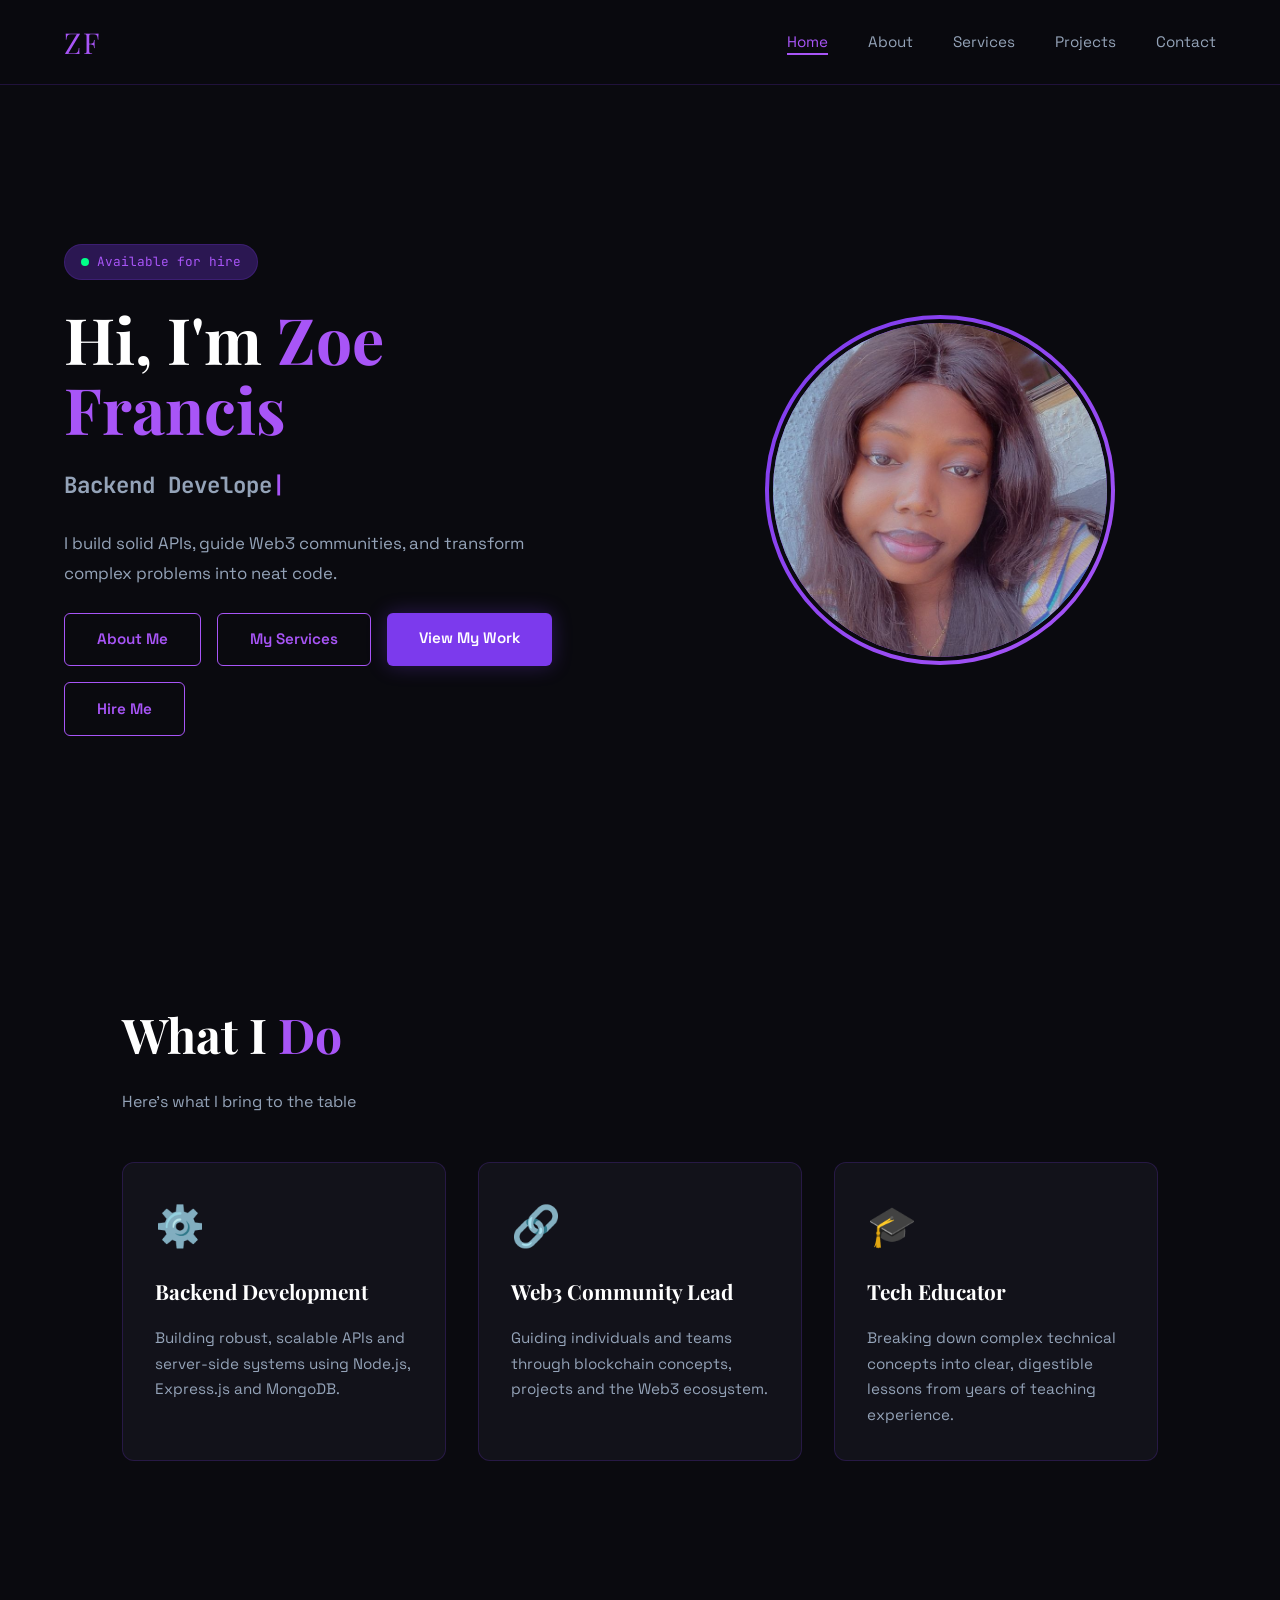
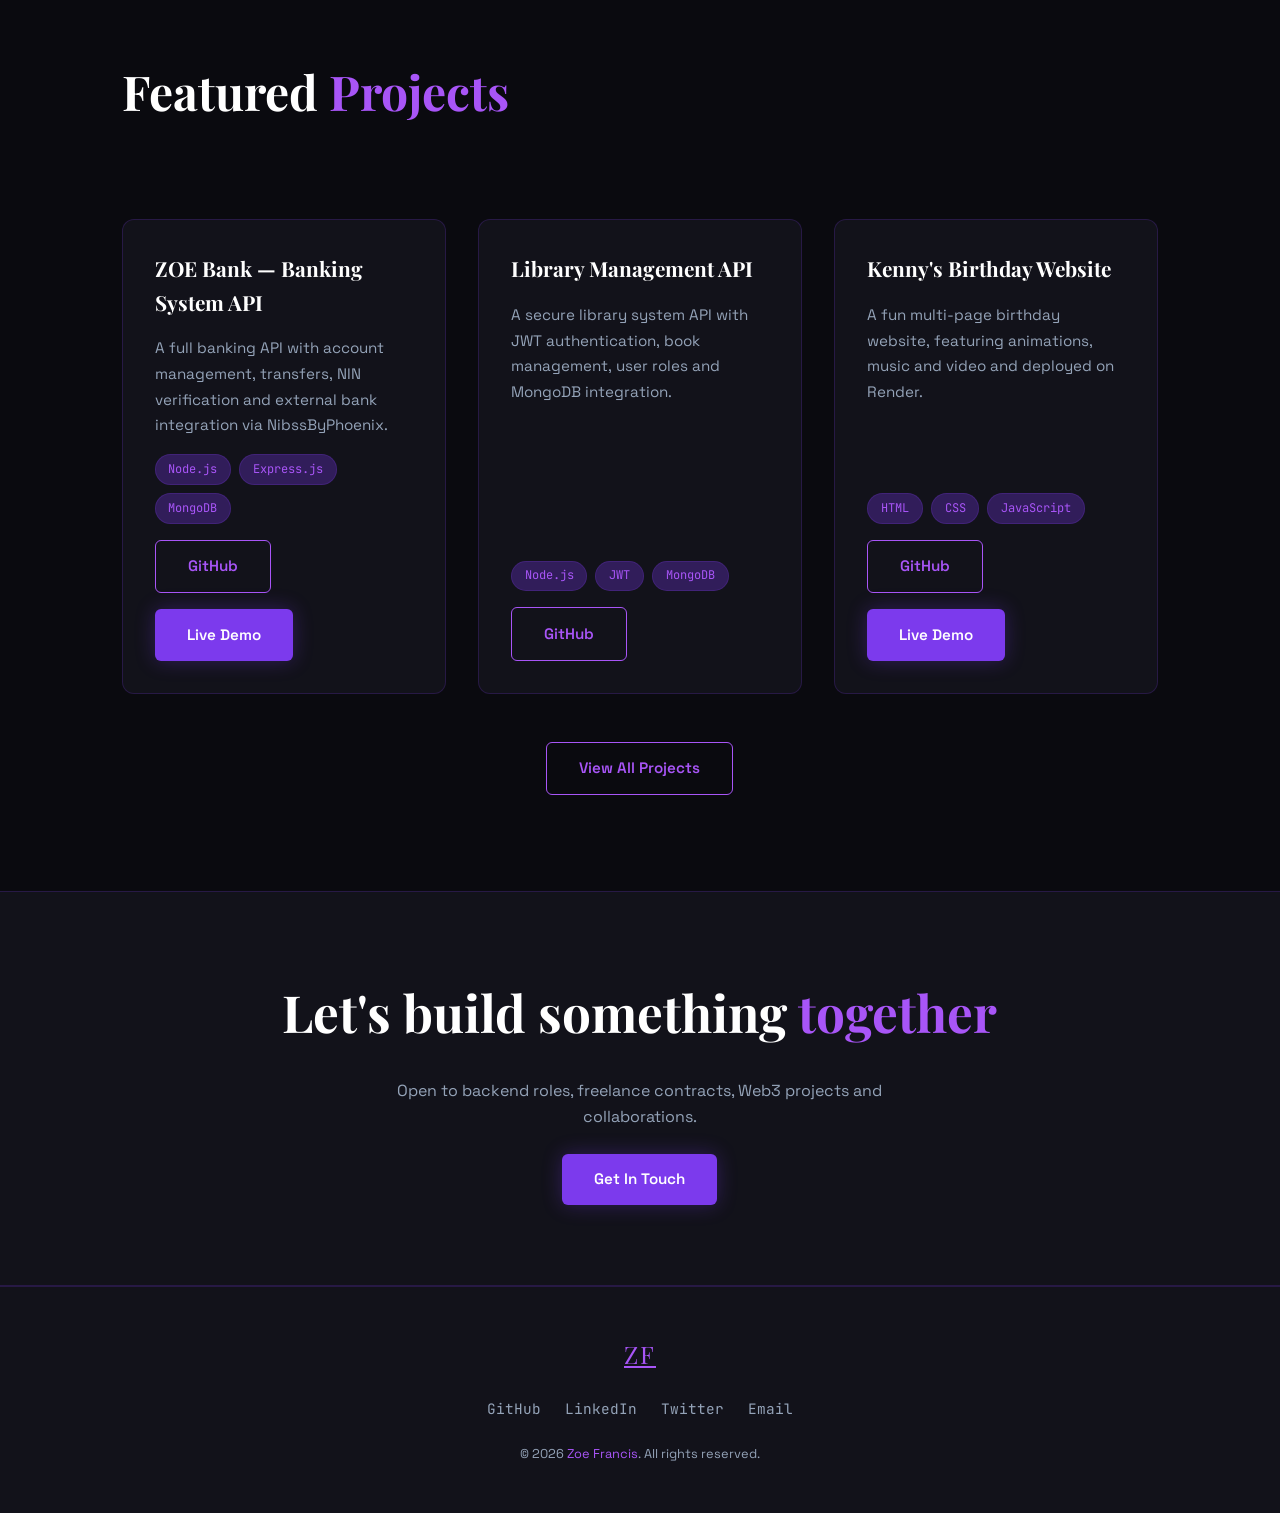
==== commit c8cfb4f8: "changed typo in footer date/year" ====
--- a/index.html
+++ b/index.html
@@ -155,7 +155,7 @@
       <a href="https://x.com/zoelaenskai_" target="_blank">Twitter</a>
       <a href="mailto:abigailoluchi532@gmail.com">Email</a>
     </div>
-    <p class="footer-copy">© 2025 <span>Zoe Francis</span>. All rights reserved.</p>
+    <p class="footer-copy">© 2026 <span>Zoe Francis</span>. All rights reserved.</p>
   </footer>
 
 
--- a/styles.css
+++ b/styles.css
@@ -1161,4 +1161,94 @@
   background: #20bd5a;
   box-shadow: 0 0 35px rgba(37, 211, 102, 0.4);
   transform: translateY(-2px);
+}
+
+/* ===== MOBILE RESPONSIVENESS ===== */
+@media (max-width: 768px) {
+
+  /* Hero */
+  #hero {
+    flex-direction: column;
+    text-align: center;
+    padding-top: 8rem;
+    padding-bottom: 4rem;
+    gap: 3rem;
+  }
+
+  .hero-content {
+    align-items: center;
+  }
+
+  .hero-buttons {
+    justify-content: center;
+  }
+
+  .hero-text {
+    max-width: 100%;
+  }
+
+  .hero-img-wrapper {
+    width: 250px;
+    height: 250px;
+  }
+
+  /* What I Do & Services */
+  .cards-grid,
+  .services-grid {
+    grid-template-columns: 1fr;
+  }
+
+  /* Projects */
+  .projects-grid {
+    grid-template-columns: 1fr;
+  }
+
+  /* Bio */
+  .bio-container {
+    grid-template-columns: 1fr;
+    gap: 2rem;
+  }
+
+  .bio-img-wrapper {
+    width: 250px;
+    height: 250px;
+    margin: 0 auto;
+  }
+
+  .bio-mission {
+    grid-template-columns: 1fr;
+  }
+
+  /* Timeline */
+  .timeline {
+    padding-left: 1.5rem;
+  }
+
+  /* Skills */
+  .skills-container {
+    grid-template-columns: 1fr;
+    gap: 2rem;
+  }
+
+  /* Contact */
+  .contact-wrapper {
+    grid-template-columns: 1fr;
+    gap: 3rem;
+  }
+
+  /* Page hero */
+  .page-hero-title {
+    font-size: 2.5rem;
+  }
+
+  /* Section title */
+  .section-title {
+    font-size: 2rem;
+  }
+
+  /* CTA strip */
+  .cta-strip-title {
+    font-size: 1.8rem;
+  }
+
 }
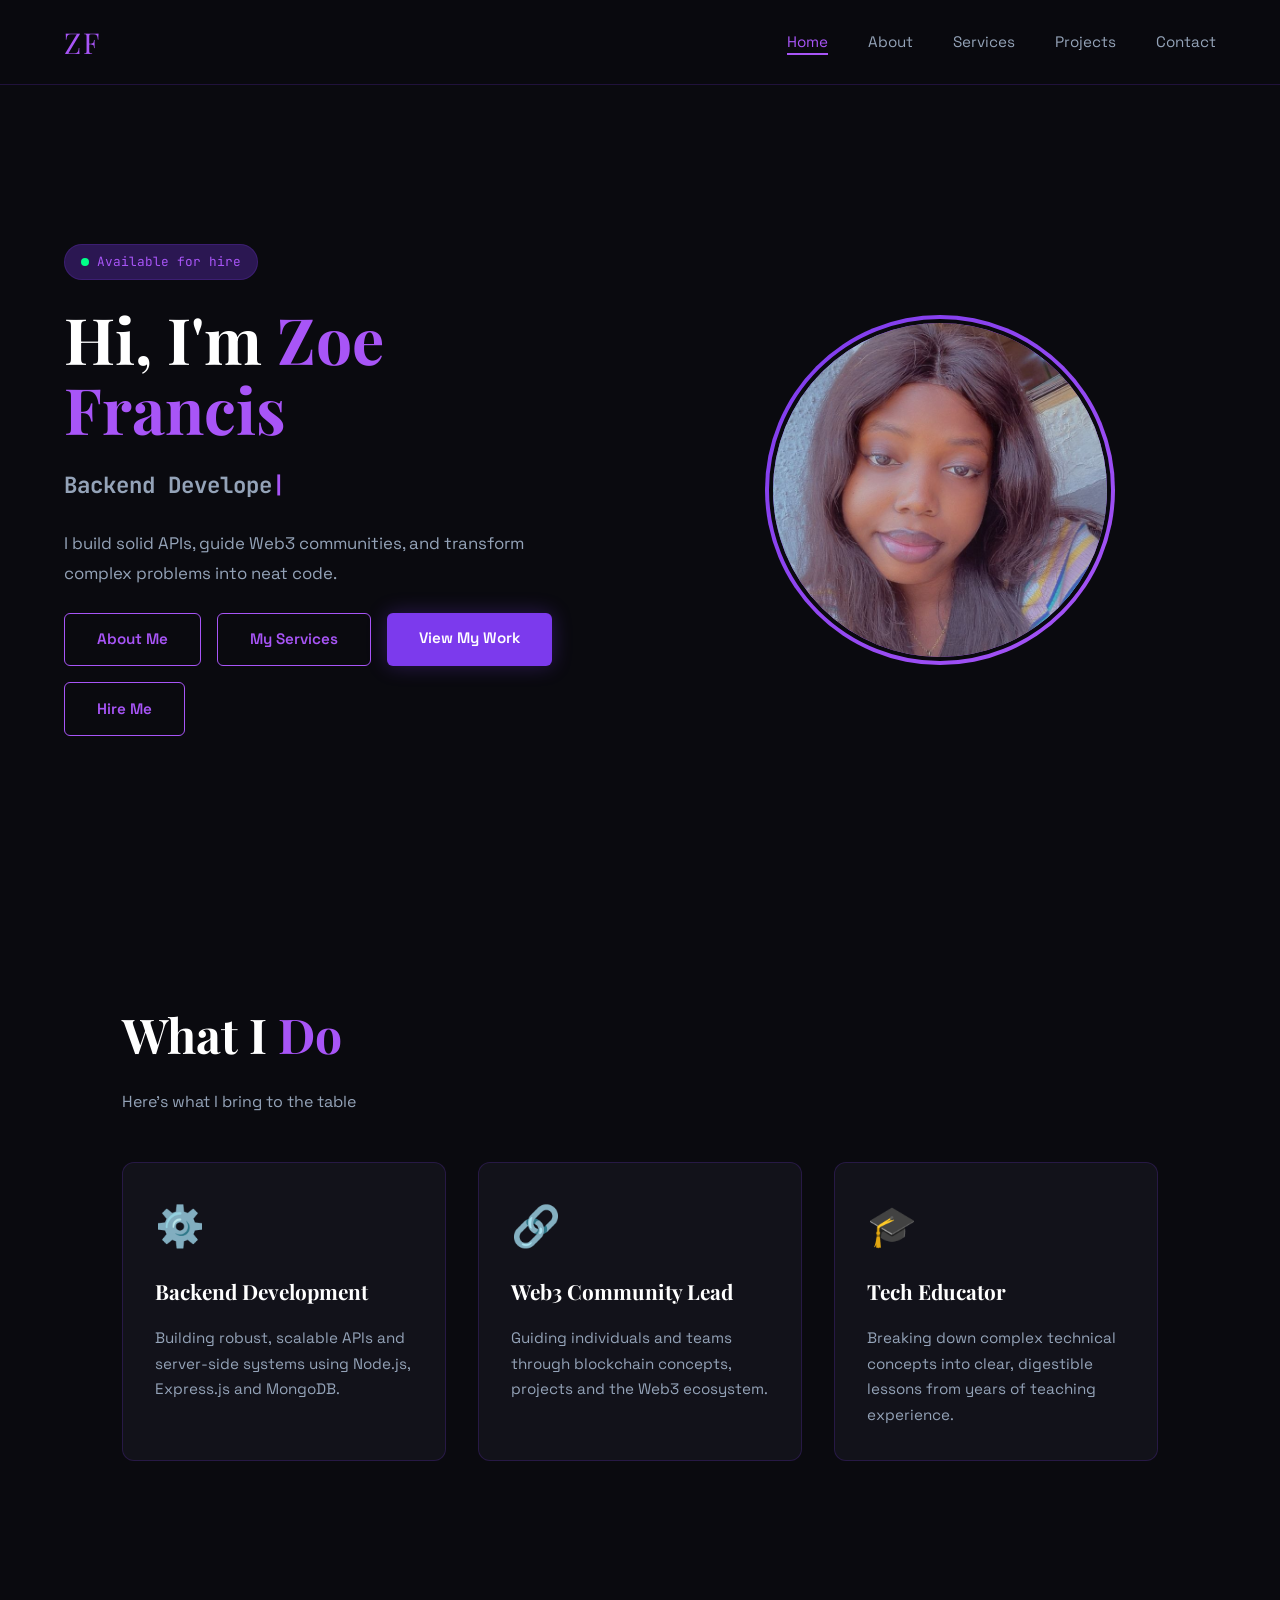
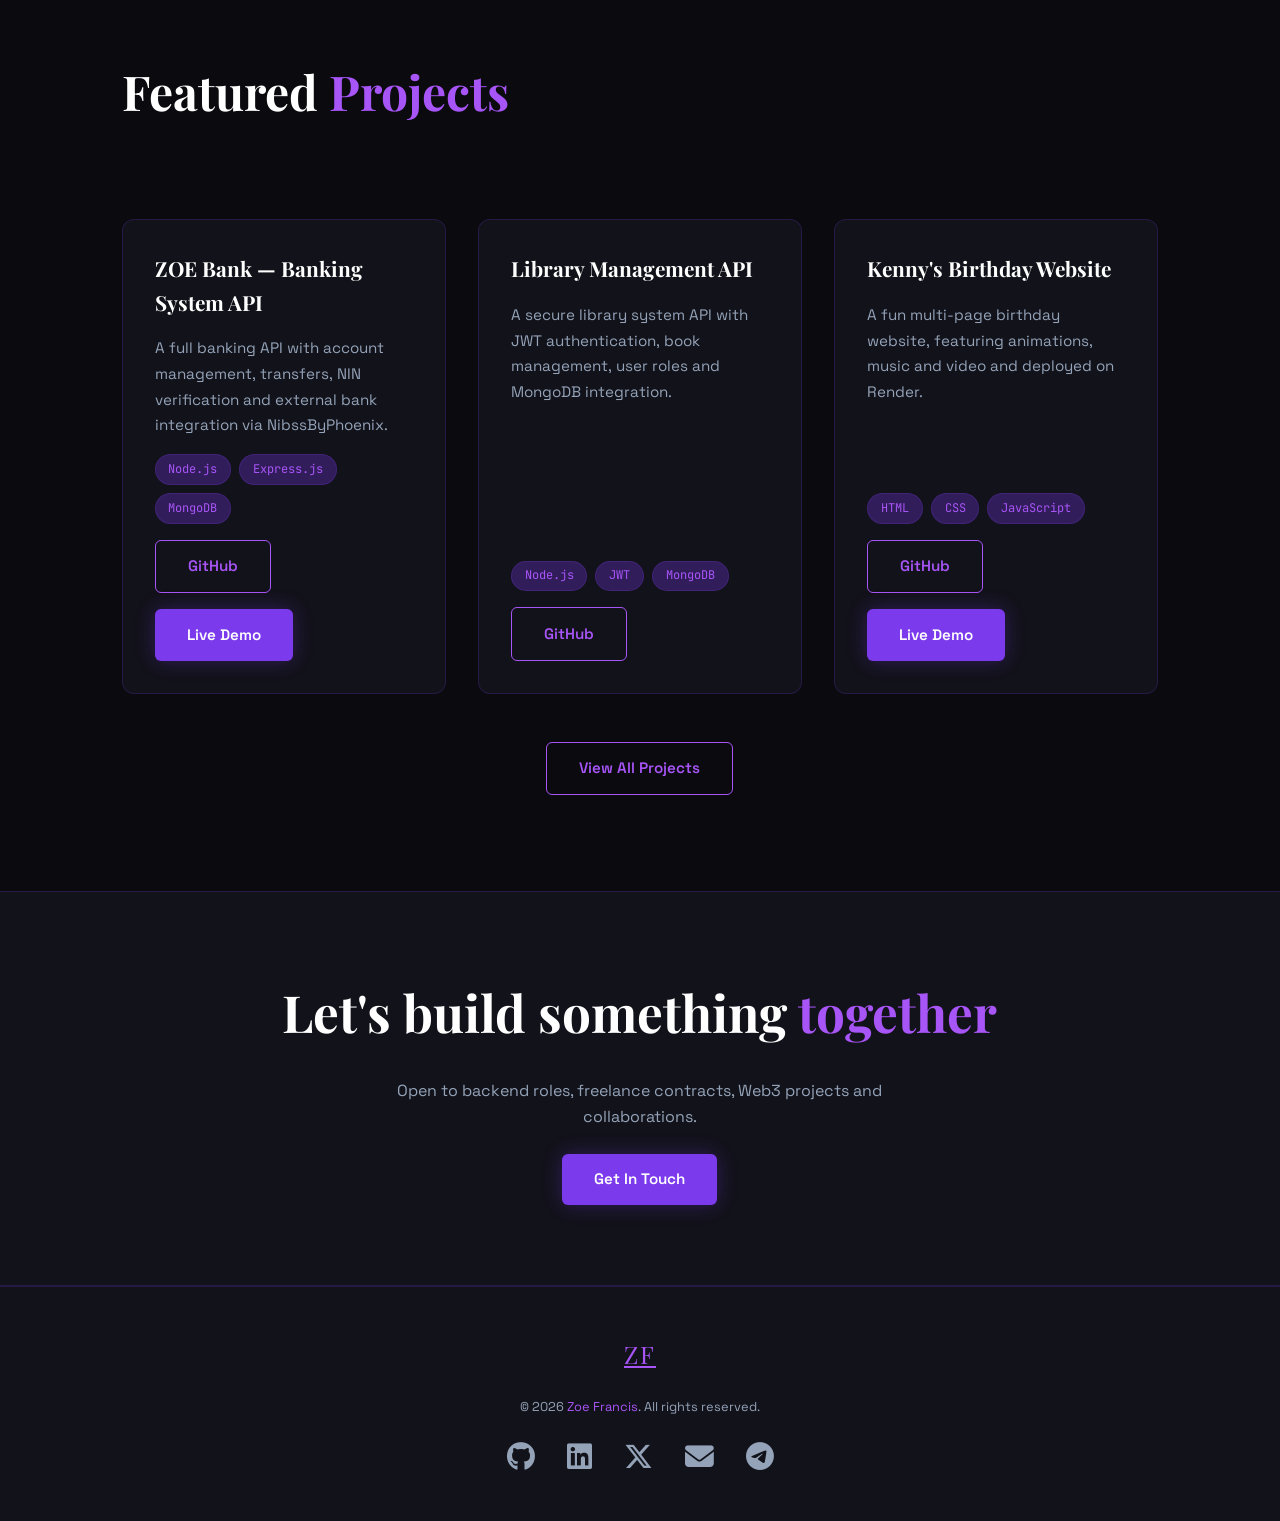
==== commit 645b99f9: "changes in footer from text to icons" ====
--- a/index.html
+++ b/index.html
@@ -6,6 +6,7 @@
   <meta name="viewport" content="width=device-width, initial-scale=1.0" />
   <title>Zoe Francis | Backend Developer</title>
   <link rel="stylesheet" href="styles.css" />
+  <link rel="stylesheet" href="https://cdnjs.cloudflare.com/ajax/libs/font-awesome/6.5.0/css/all.min.css" />
 </head>
 
 <body>
@@ -146,18 +147,18 @@
     </div>
   </section>
 
-  <!-- FOOTER -->
+
   <footer>
     <a href="index.html" class="footer-logo">ZF</a>
+    <p class="footer-copy">© 2026 <span>Zoe Francis</span>. All rights reserved.</p>
     <div class="footer-socials">
-      <a href="https://github.com/zoelaenski" target="_blank">GitHub</a>
-      <a href="https://linkedin.com/in/zoe-oly-francis-b469733b6" target="_blank">LinkedIn</a>
-      <a href="https://x.com/zoelaenskai_" target="_blank">Twitter</a>
-      <a href="mailto:abigailoluchi532@gmail.com">Email</a>
+      <a href="https://github.com/zoelaenski" target="_blank"><i class="fab fa-github"></i></a>
+      <a href="https://linkedin.com/in/zoe-oly-francis-b469733b6" target="_blank"><i class="fab fa-linkedin"></i></a>
+      <a href="https://x.com/zoelaenskai_" target="_blank"><i class="fab fa-x-twitter"></i></a>
+      <a href="mailto:abigailoluchi532@gmail.com"><i class="fas fa-envelope"></i></a>
+      <a href="https://t.me/zoelaenskii" target="_blank"><i class="fab fa-telegram"></i></a>
     </div>
-    <p class="footer-copy">© 2026 <span>Zoe Francis</span>. All rights reserved.</p>
   </footer>
-
 
   <script src="script.js"></script>
 </body>
--- a/styles.css
+++ b/styles.css
@@ -1251,4 +1251,21 @@
     font-size: 1.8rem;
   }
 
+}
+
+.footer-socials {
+  display: flex;
+  gap: 2rem;
+  justify-content: center;
+}
+
+.footer-socials a i {
+  font-size: 1.8rem;
+  color: var(--text-muted);
+  transition: color 0.3s ease, transform 0.3s ease;
+}
+
+.footer-socials a:hover i {
+  color: var(--accent-light);
+  transform: translateY(-3px);
 }
